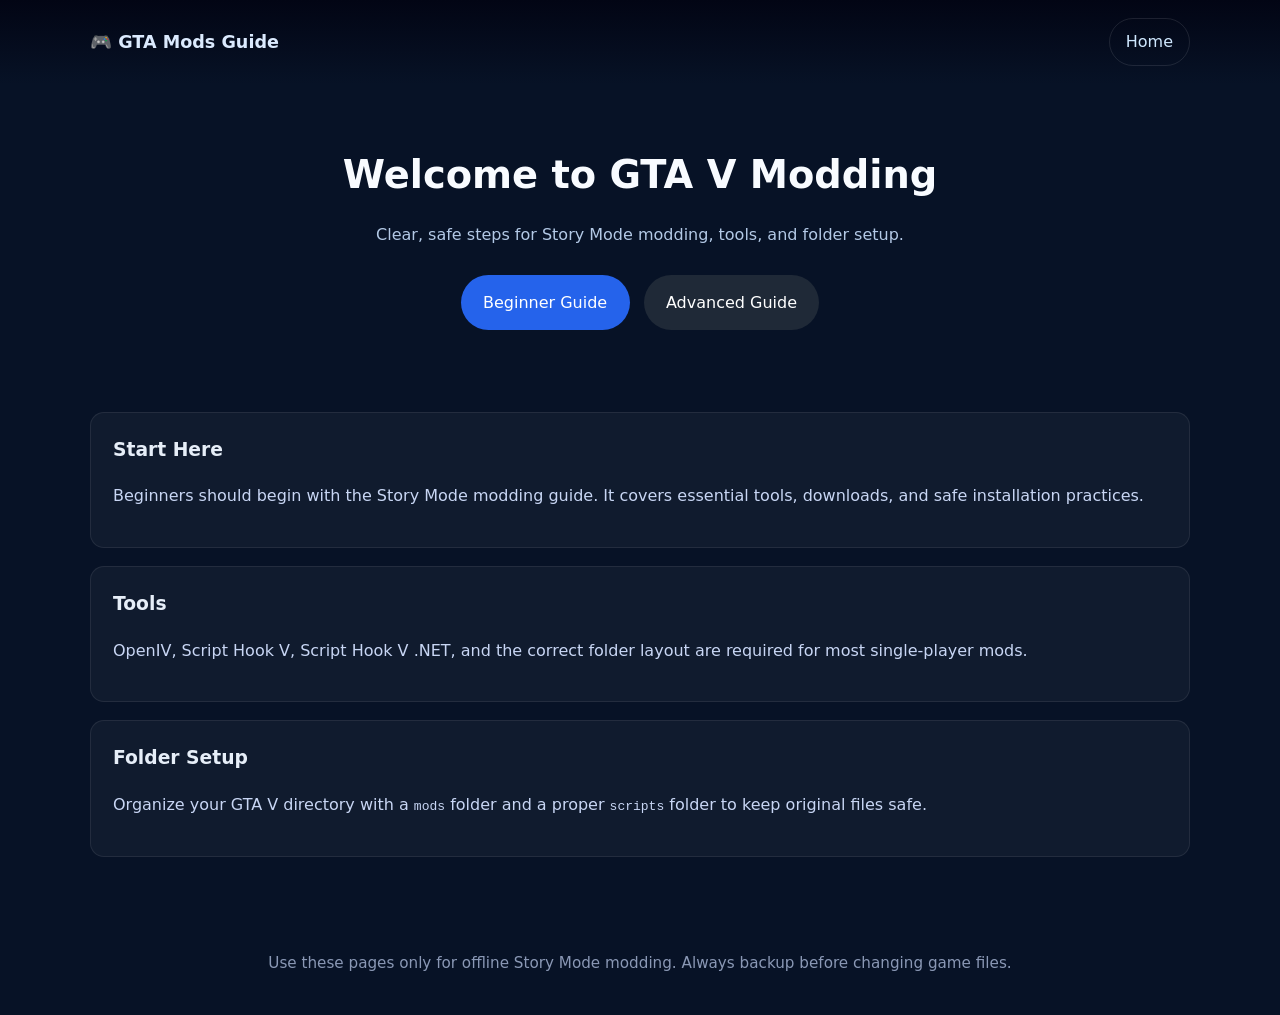
==== index.html @ 04017bbc "Initial GTA mods website" ====
<!doctype html>
<html lang="en">
<head>
  <meta charset="utf-8" />
  <meta http-equiv="Cache-Control" content="no-store, no-cache, must-revalidate" />
  <meta http-equiv="Pragma" content="no-cache" />
  <meta http-equiv="Expires" content="0" />
  <meta name="viewport" content="width=device-width, initial-scale=1" />
  <title>GTA Mods Guide</title>
  <link rel="stylesheet" href="style.css">
  <script defer src="script.js"></script>
</head>
<body>
  <nav>
    <div class="container nav-inner">
      <h1>🎮 GTA Mods Guide</h1>
      <a class="nav-link" href="./index.html">Home</a>
    </div>
  </nav>

  <main class="container">
    <section class="hero">
      <h2>Welcome to GTA V Modding</h2>
      <p>Clear, safe steps for Story Mode modding, tools, and folder setup.</p>
      <div class="actions">
        <a class="btn" href="./beginner.html">Beginner Guide</a>
        <a class="btn secondary" href="./advanced.html">Advanced Guide</a>
      </div>
    </section>

    <section class="overview">
      <div class="card">
        <h3>Start Here</h3>
        <p>Beginners should begin with the Story Mode modding guide. It covers essential tools, downloads, and safe installation practices.</p>
      </div>
      <div class="card">
        <h3>Tools</h3>
        <p>OpenIV, Script Hook V, Script Hook V .NET, and the correct folder layout are required for most single-player mods.</p>
      </div>
      <div class="card">
        <h3>Folder Setup</h3>
        <p>Organize your GTA V directory with a <code>mods</code> folder and a proper <code>scripts</code> folder to keep original files safe.</p>
      </div>
    </section>
  </main>

  <footer>
    <div class="container">Use these pages only for offline Story Mode modding. Always backup before changing game files.</div>
  </footer>
</body>
</html>
---- style.css ----
/* style.css — clean stylesheet for GTA mods guide */

/* Reset */
*, *::before, *::after {
  box-sizing: border-box;
}
html, body {
  margin: 0;
  min-height: 100%;
}
body {
  font-family: system-ui, -apple-system, 'Segoe UI', Roboto, 'Helvetica Neue', Arial, sans-serif;
  background: #071226;
  color: #e6eef8;
  line-height: 1.6;
}

img {
  max-width: 100%;
  display: block;
}

button, a {
  font: inherit;
}

.container {
  width: min(1100px, calc(100% - 32px));
  margin: 0 auto;
}

nav {
  background: linear-gradient(180deg, #020514 0%, #071226 100%);
  padding: 18px 0;
}
.nav-inner {
  display: flex;
  gap: 1rem;
  align-items: center;
  justify-content: space-between;
}
nav h1 {
  margin: 0;
  font-size: 1.1rem;
  color: #dbeafe;
}
.nav-actions {
  display: flex;
  gap: 0.75rem;
  flex-wrap: wrap;
}
.nav-link {
  color: #cfe8ff;
  text-decoration: none;
  border: 1px solid rgba(255,255,255,0.1);
  padding: 0.65rem 1rem;
  border-radius: 999px;
  transition: background 0.2s ease, color 0.2s ease;
}
.nav-link:hover,
.nav-link:focus-visible {
  background: rgba(255,255,255,0.08);
  color: #fff;
}

.hero {
  padding: 60px 0 40px;
  text-align: center;
}
.hero h2 {
  margin: 0;
  font-size: clamp(2.1rem, 3vw, 3rem);
  color: #f8fbff;
}
.hero p {
  max-width: 720px;
  margin: 16px auto 0;
  color: #b3c9e6;
}
.actions {
  margin-top: 28px;
  display: flex;
  gap: 14px;
  justify-content: center;
  flex-wrap: wrap;
}

.overview,
.guide {
  padding: 24px 0 56px;
}
.card,
.step {
  background: rgba(255,255,255,0.04);
  border: 1px solid rgba(255,255,255,0.08);
  border-radius: 14px;
  padding: 22px;
  margin: 18px 0;
}
.card h3,
.step h3 {
  margin-top: 0;
}
.step ul,
.step ol {
  margin: 0;
  padding-left: 1.3rem;
}
.step li {
  margin: 0.7rem 0;
}
.category {
  margin: 18px 0;
  border-radius: 14px;
  overflow: hidden;
}
.category-toggle {
  width: 100%;
  text-align: left;
  background: rgba(255,255,255,0.03);
  border: 1px solid rgba(255,255,255,0.06);
  color: #e6eef8;
  padding: 16px 20px;
  font-size: 1rem;
  cursor: pointer;
}
.category-toggle:focus {
  outline: 3px solid rgba(99,102,241,0.14);
}
.category-content {
  background: rgba(255,255,255,0.02);
  padding: 18px 20px 22px;
  border-top: 1px solid rgba(255,255,255,0.03);
}
.mods-list,
.install-list {
  margin: 0;
  padding-left: 1.25rem;
}
.install-list li {
  margin: 0.5rem 0;
  font-size: 0.95rem;
  color: #dbeafe;
}

.install-toggle {
  display: inline-block;
  margin: 8px 0 10px;
  padding: 8px 12px;
  background: rgba(255,255,255,0.03);
  border: 1px solid rgba(255,255,255,0.06);
  color: #e6eef8;
  border-radius: 8px;
  cursor: pointer;
}
.install-toggle:focus {
  outline: 3px solid rgba(99,102,241,0.12);
}
.install-content {
  padding-left: 0.6rem;
  margin-top: 6px;
}
.step p,
.card p,
.guide p {
  color: #c8d6f4;
}
.step a {
  color: #93c5fd;
  text-decoration: underline;
}

.btn {
  display: inline-flex;
  align-items: center;
  justify-content: center;
  gap: 0.35rem;
  background: #2563eb;
  color: #fff;
  padding: 0.9rem 1.4rem;
  border-radius: 999px;
  text-decoration: none;
  border: none;
  transition: transform 0.15s ease, background 0.15s ease;
}
.btn:hover,
.btn:focus-visible {
  transform: translateY(-1px);
  background: #1d4ed8;
}
.btn.secondary {
  background: #1f2937;
}
.btn.ghost {
  background: transparent;
  border: 1px solid rgba(255,255,255,0.16);
  color: #e2e8f0;
}

.footer-links {
  display: flex;
  justify-content: center;
  padding: 18px 0;
}
footer {
  padding: 20px 0 40px;
  text-align: center;
  color: #8a98b5;
  font-size: 0.95rem;
}

@media (max-width: 720px) {
  .nav-inner,
  .footer-links {
    flex-direction: column;
    align-items: stretch;
  }
  .nav-actions,
  .actions {
    justify-content: center;
  }
  .card,
  .step,
  .hero {
    padding: 18px;
  }
}
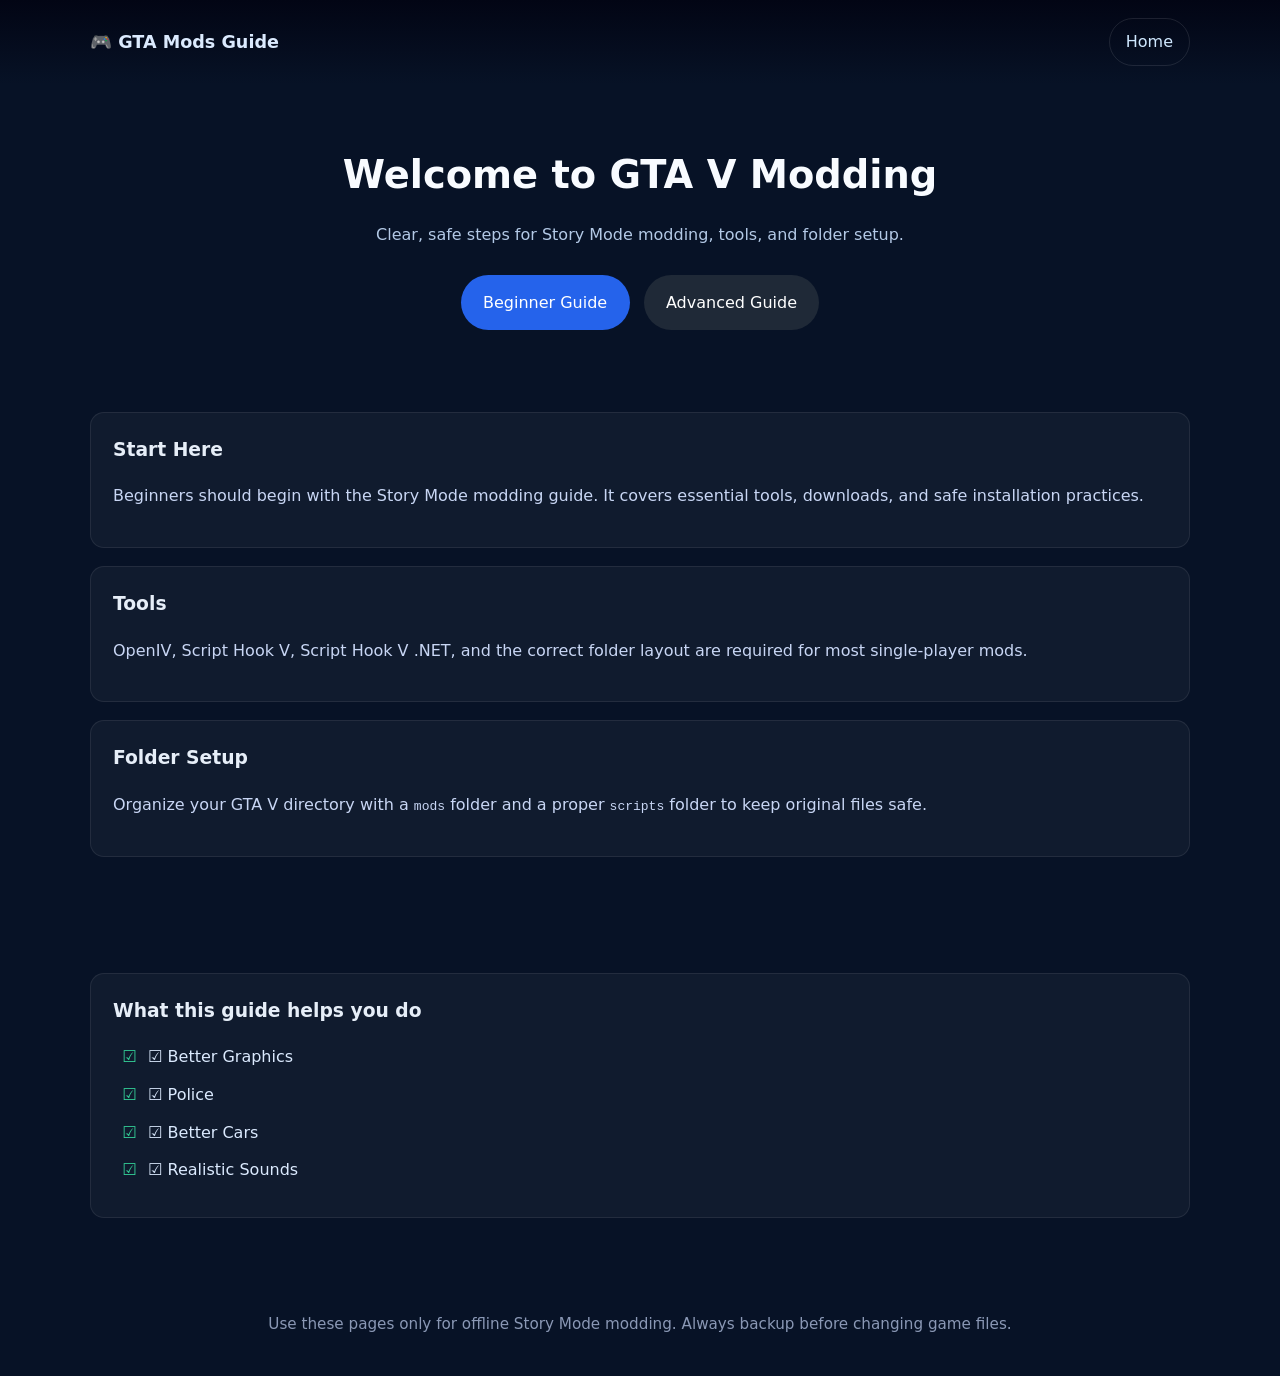
==== commit 703ae04f: "Update GTA mods guide and add mod cards" ====
--- a/index.html
+++ b/index.html
@@ -42,6 +42,18 @@
         <p>Organize your GTA V directory with a <code>mods</code> folder and a proper <code>scripts</code> folder to keep original files safe.</p>
       </div>
     </section>
+
+    <section class="features">
+      <div class="card">
+        <h3>What this guide helps you do</h3>
+        <ul class="feature-list">
+          <li>☑ Better Graphics</li>
+          <li>☑ Police</li>
+          <li>☑ Better Cars</li>
+          <li>☑ Realistic Sounds</li>
+        </ul>
+      </div>
+    </section>
   </main>
 
   <footer>
--- a/style.css
+++ b/style.css
@@ -86,7 +86,8 @@
 }
 
 .overview,
-.guide {
+.guide,
+.features {
   padding: 24px 0 56px;
 }
 .card,
@@ -100,6 +101,23 @@
 .card h3,
 .step h3 {
   margin-top: 0;
+}
+.feature-list {
+  list-style: none;
+  margin: 0;
+  padding: 0;
+}
+.feature-list li {
+  margin: 0.75rem 0;
+  padding-left: 0.6rem;
+  font-size: 1rem;
+  color: #dbeafe;
+}
+.feature-list li::before {
+  content: "☑";
+  display: inline-block;
+  margin-right: 0.7rem;
+  color: #34d399;
 }
 .step ul,
 .step ol {
@@ -209,6 +227,167 @@
   font-size: 0.95rem;
 }
 
+.page-progress {
+  display: grid;
+  grid-template-columns: repeat(7, minmax(0, 1fr));
+  gap: 10px;
+  margin-bottom: 24px;
+}
+.page-progress .progress-step {
+  display: inline-flex;
+  align-items: center;
+  justify-content: center;
+  border-radius: 999px;
+  padding: 10px 12px;
+  text-decoration: none;
+  background: rgba(255,255,255,0.05);
+  color: #cbd5e1;
+  font-size: 0.85rem;
+  border: 1px solid rgba(255,255,255,0.08);
+}
+.page-progress .progress-step.current {
+  background: #2563eb;
+  color: #fff;
+  border-color: #1d4ed8;
+}
+.search-panel {
+  margin-bottom: 20px;
+}
+.search-panel label {
+  display: block;
+  margin-bottom: 0.5rem;
+  color: #a5b4fc;
+}
+.search-panel input {
+  width: 100%;
+  padding: 12px 14px;
+  border-radius: 12px;
+  border: 1px solid rgba(255,255,255,0.12);
+  background: rgba(255,255,255,0.04);
+  color: #e2e8f0;
+}
+.search-panel input:focus {
+  outline: 2px solid rgba(59,130,246,0.4);
+}
+.mod-gallery {
+  margin-bottom: 28px;
+}
+.card-grid {
+  display: grid;
+  grid-template-columns: repeat(2, minmax(0, 1fr));
+  gap: 18px;
+}
+.mod-card {
+  display: flex;
+  flex-direction: column;
+  background: rgba(255,255,255,0.04);
+  border: 1px solid rgba(255,255,255,0.08);
+  border-radius: 18px;
+  overflow: hidden;
+}
+.mod-card img {
+  width: 100%;
+  height: auto;
+  object-fit: cover;
+}
+.mod-card-body {
+  padding: 18px;
+}
+.mod-card-body h4 {
+  margin: 0 0 10px;
+  color: #f8fbff;
+}
+.mod-card-body p {
+  margin: 0 0 16px;
+  color: #cbd5e1;
+}
+.mod-meta {
+  display: flex;
+  flex-wrap: wrap;
+  gap: 8px;
+  margin-bottom: 14px;
+}
+.tag {
+  padding: 6px 10px;
+  border-radius: 999px;
+  font-size: 0.85rem;
+}
+.tag.easy { background: rgba(16,185,129,0.16); color: #bbf7d0; }
+.tag.medium { background: rgba(245,158,11,0.16); color: #fef08a; }
+.tag.advanced { background: rgba(239,68,68,0.16); color: #fecaca; }
+.tag.time { background: rgba(148,163,184,0.16); color: #e2e8f0; }
+.compatibility {
+  margin-bottom: 16px;
+  color: #dbeafe;
+  font-size: 0.93rem;
+}
+.compatibility strong {
+  display: block;
+  margin-top: 10px;
+  color: #f8fbff;
+}
+.compatibility ul {
+  margin: 6px 0 0;
+  padding-left: 1.1rem;
+}
+.compatibility li {
+  margin: 4px 0;
+}
+.realism-builder {
+  background: rgba(255,255,255,0.04);
+  border: 1px solid rgba(255,255,255,0.08);
+  border-radius: 18px;
+  padding: 22px;
+  margin-bottom: 28px;
+}
+.realism-builder h3 {
+  margin-top: 0;
+}
+.builder-options {
+  display: grid;
+  gap: 10px;
+  grid-template-columns: repeat(3, minmax(0, 1fr));
+  margin: 18px 0;
+}
+.builder-options label {
+  display: flex;
+  align-items: center;
+  gap: 10px;
+  background: rgba(255,255,255,0.03);
+  border: 1px solid rgba(255,255,255,0.08);
+  border-radius: 999px;
+  padding: 12px 14px;
+  cursor: pointer;
+}
+.builder-options input {
+  width: 18px;
+  height: 18px;
+}
+.build-output {
+  margin-top: 20px;
+  background: rgba(37,99,235,0.1);
+  border: 1px solid rgba(37,99,235,0.2);
+  padding: 14px 16px;
+  border-radius: 14px;
+}
+.build-output h4 {
+  margin-top: 0;
+}
+.build-output ul {
+  margin: 10px 0 0;
+  padding-left: 1.2rem;
+}
+.build-output li {
+  margin: 4px 0;
+}
+@media (max-width: 940px) {
+  .card-grid {
+    grid-template-columns: 1fr;
+  }
+  .builder-options {
+    grid-template-columns: 1fr;
+  }
+}
 @media (max-width: 720px) {
   .nav-inner,
   .footer-links {
